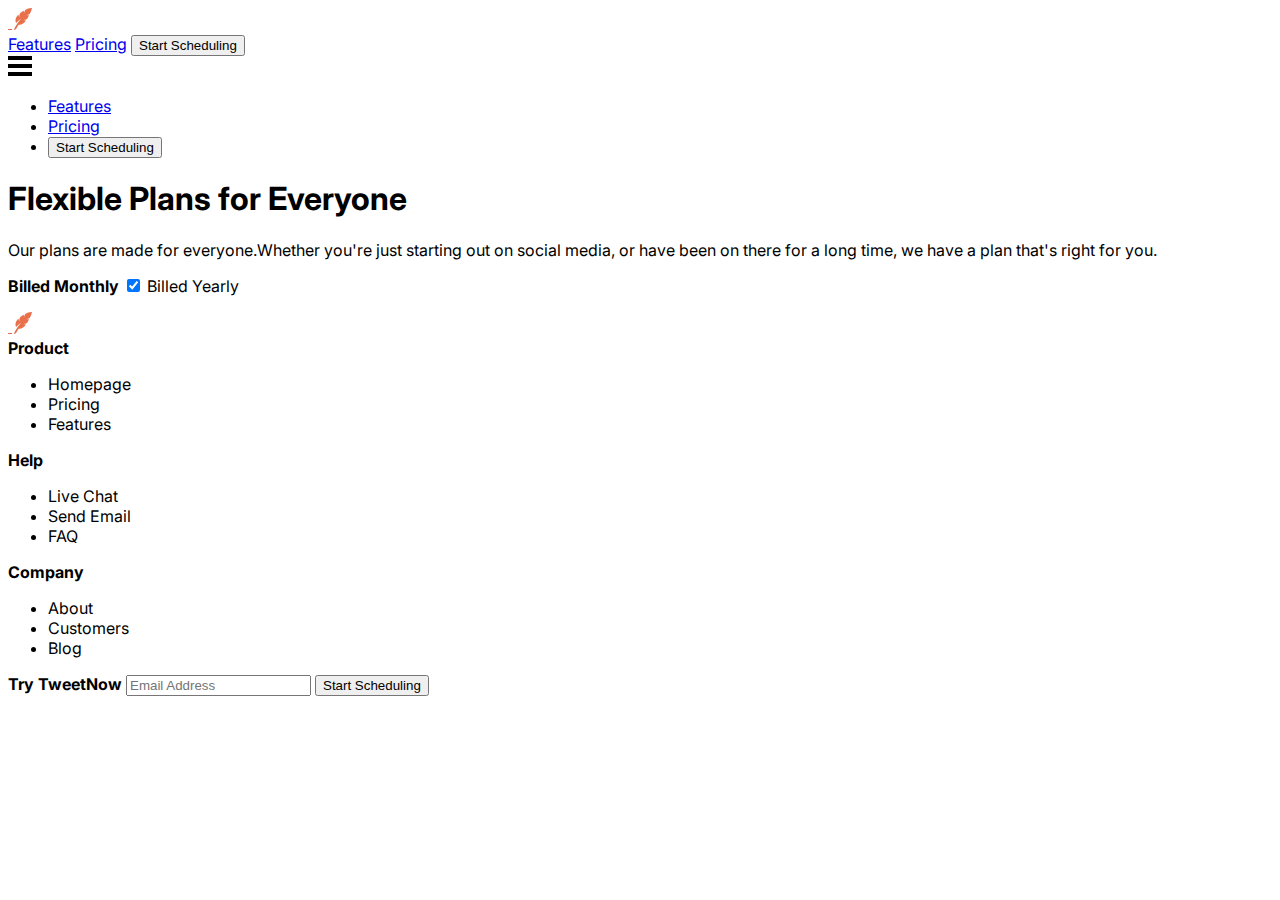
==== pricing.html @ 90e9b6a2 "Created pricing.html" ====
<!DOCTYPE html>
<html lang="en">
<head>
    <meta charset="UTF-8">
    <meta http-equiv="X-UA-Compatible" content="IE=edge">
    <meta name="viewport" content="width=device-width, initial-scale=1.0">
    <link rel="preconnect" href="https://fonts.googleapis.com">
    <link rel="preconnect" href="https://fonts.gstatic.com" crossorigin>
    <link href="https://fonts.googleapis.com/css2?family=Inter:wght@300;600&display=swap" rel="stylesheet">
    <link rel="stylesheet" href="styles.css"/>
    <title>Pricing</title>
</head>
<body>
    <nav>
        <svg class="logo" width="24" height="22" viewBox="0 0 24 22" fill="none" xmlns="http://www.w3.org/2000/svg">
            <path d="M18.009 12.3886C16.238 14.7966 13.61 17.1716 10.65 16.7846C9.849 17.9036 8.955 19.4666 7.962 21.2806L5.666 22.0006C7.609 18.2106 10.203 14.0196 12.986 10.8346C11.781 11.6196 9.801 13.3076 8.078 15.0876C6.524 11.8416 8.163 8.83461 10.536 6.53961C10.469 7.62061 10.949 8.60761 11.308 9.11461C11.246 8.21061 11.352 6.59461 12.012 5.19461C13.335 4.07861 14.504 3.27461 15.841 2.57261C15.624 3.36361 15.808 4.31161 16.063 4.90361C16.179 4.08361 16.666 2.53561 17.23 1.89361C18.897 0.818614 21.365 -0.0423855 24 0.00161449C23.709 1.62461 22.857 4.25961 21.706 5.89461C20.777 6.49161 19.549 6.84061 18.569 7.00961C19.38 7.23761 20.288 7.30262 21.078 7.24462C20.503 8.45162 19.921 9.55561 19.039 10.9106C17.823 11.5896 16.269 11.8886 15.207 11.9456C15.95 12.3346 17.304 12.5626 18.009 12.3886ZM4 21.0006H0V22.0006H4V21.0006Z" fill="#E8704A"/>
            </svg> 
      <div class="nav-links">
        <a href="#">Features</a>
        <a href="pricing.html">Pricing</a>
        <button class="nav-btn">Start Scheduling</button>
      </div>
    </nav> 
      <div id="hamburger-menu" onclick="toggleMobileMenu(this)">
        <svg  class="hamburger"width="24" height="20" viewBox="0 0 24 20" fill="none" xmlns="http://www.w3.org/2000/svg">
            <path d="M24 4H0V0H24V4ZM24 8H0V12H24V8ZM24 16H0V20H24V16Z" fill="black"/>
            </svg>
        <ul class="mobile-menu"> 
        <li class="mobile-li"><a href="#">Features</a></li>
        <li class="mobile-li"><a href="pricing.html">Pricing</a></li>
        <li class="mobile-li"><button class="mobile-btn">Start Scheduling</button></li>
       </ul>  
      </div>
     <div class="pricing-main">
    <h1 class="pricing-h1">Flexible Plans for Everyone</h1>
     <p class="pricing-p">Our plans are made for everyone.Whether you're just starting out on social media, or have been on there for a long time, we have a plan that's right for you.</p>
     <p class="toggle-p"><strong>Billed Monthly</strong>
        <label class="switch">
        <input type="checkbox" checked>
        <span class="slider round"></span>
      </label> Billed Yearly</p>
     </div> 
     <div class="price">

     
     <div class="first-plan">

     </div>
     <div class="second-plan">

     </div>
     <div class="third-plan">

     </div>
    </div>
    <footer>
        <svg class="logo" width="24" height="22" viewBox="0 0 24 22" fill="none" xmlns="http://www.w3.org/2000/svg">
            <path d="M18.009 12.3886C16.238 14.7966 13.61 17.1716 10.65 16.7846C9.849 17.9036 8.955 19.4666 7.962 21.2806L5.666 22.0006C7.609 18.2106 10.203 14.0196 12.986 10.8346C11.781 11.6196 9.801 13.3076 8.078 15.0876C6.524 11.8416 8.163 8.83461 10.536 6.53961C10.469 7.62061 10.949 8.60761 11.308 9.11461C11.246 8.21061 11.352 6.59461 12.012 5.19461C13.335 4.07861 14.504 3.27461 15.841 2.57261C15.624 3.36361 15.808 4.31161 16.063 4.90361C16.179 4.08361 16.666 2.53561 17.23 1.89361C18.897 0.818614 21.365 -0.0423855 24 0.00161449C23.709 1.62461 22.857 4.25961 21.706 5.89461C20.777 6.49161 19.549 6.84061 18.569 7.00961C19.38 7.23761 20.288 7.30262 21.078 7.24462C20.503 8.45162 19.921 9.55561 19.039 10.9106C17.823 11.5896 16.269 11.8886 15.207 11.9456C15.95 12.3346 17.304 12.5626 18.009 12.3886ZM4 21.0006H0V22.0006H4V21.0006Z" fill="#E8704A"/>
            </svg> 
       <div>
        <strong>Product</strong>
          <ul>
           <li>Homepage</li>
           <li>Pricing</li>
           <li>Features</li>
          </ul>
       </div>   
       <div>
        <strong> Help</strong> 
          <ul>
            <li>Live Chat</li>
           <li>Send Email</li>
           <li>FAQ</li>  
          </ul>
       </div> 
       <div>
        <strong>Company</strong> 
        <ul>
           <li>About</li>
           <li>Customers</li>
           <li>Blog</li>   
        </ul>
       </div> 
       <div>
      <strong>Try TweetNow</strong>
      <input type="email" placeholder="Email Address"/>
      <button class="footer-btn">Start Scheduling</button>
       </div>   
    </footer>
</body>
</html>
---- styles.css ----
*{
    box-sizing: border-box;
}

body{
    font-family: 'Inter', sans-serif;
}
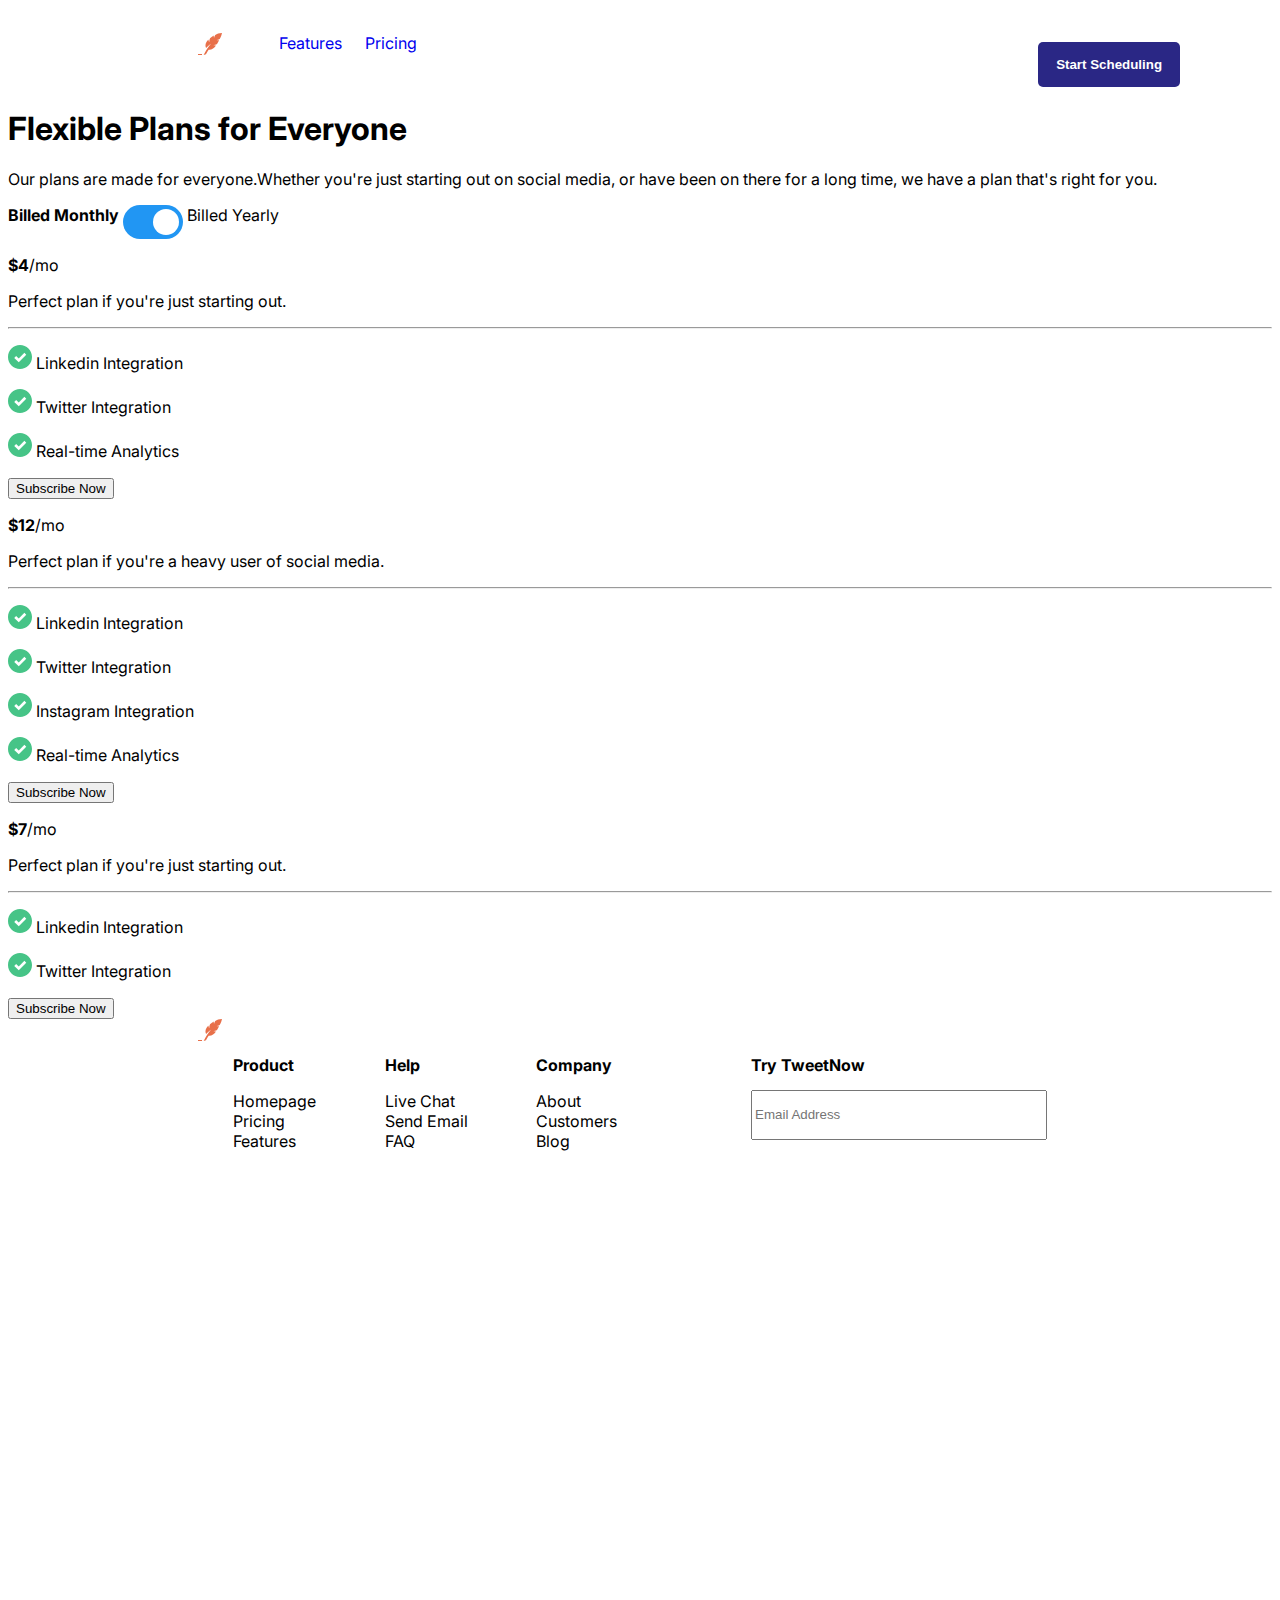
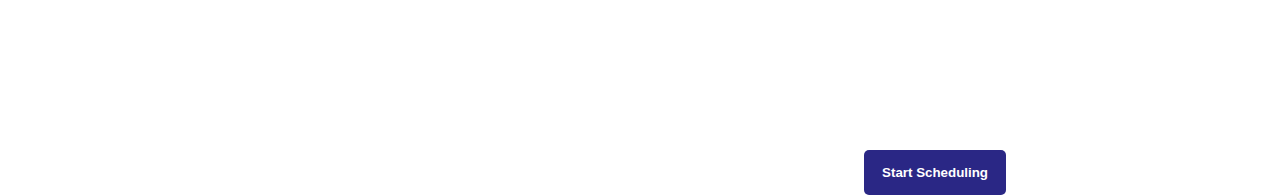
==== commit 47c79d4b: "Updated pricing.html" ====
--- a/pricing.html
+++ b/pricing.html
@@ -11,6 +11,7 @@
     <title>Pricing</title>
 </head>
 <body>
+  <!--Navbar-->
     <nav>
         <svg class="logo" width="24" height="22" viewBox="0 0 24 22" fill="none" xmlns="http://www.w3.org/2000/svg">
             <path d="M18.009 12.3886C16.238 14.7966 13.61 17.1716 10.65 16.7846C9.849 17.9036 8.955 19.4666 7.962 21.2806L5.666 22.0006C7.609 18.2106 10.203 14.0196 12.986 10.8346C11.781 11.6196 9.801 13.3076 8.078 15.0876C6.524 11.8416 8.163 8.83461 10.536 6.53961C10.469 7.62061 10.949 8.60761 11.308 9.11461C11.246 8.21061 11.352 6.59461 12.012 5.19461C13.335 4.07861 14.504 3.27461 15.841 2.57261C15.624 3.36361 15.808 4.31161 16.063 4.90361C16.179 4.08361 16.666 2.53561 17.23 1.89361C18.897 0.818614 21.365 -0.0423855 24 0.00161449C23.709 1.62461 22.857 4.25961 21.706 5.89461C20.777 6.49161 19.549 6.84061 18.569 7.00961C19.38 7.23761 20.288 7.30262 21.078 7.24462C20.503 8.45162 19.921 9.55561 19.039 10.9106C17.823 11.5896 16.269 11.8886 15.207 11.9456C15.95 12.3346 17.304 12.5626 18.009 12.3886ZM4 21.0006H0V22.0006H4V21.0006Z" fill="#E8704A"/>
@@ -21,6 +22,7 @@
         <button class="nav-btn">Start Scheduling</button>
       </div>
     </nav> 
+     <!--Mobile Menu-->
       <div id="hamburger-menu" onclick="toggleMobileMenu(this)">
         <svg  class="hamburger"width="24" height="20" viewBox="0 0 24 20" fill="none" xmlns="http://www.w3.org/2000/svg">
             <path d="M24 4H0V0H24V4ZM24 8H0V12H24V8ZM24 16H0V20H24V16Z" fill="black"/>
@@ -31,6 +33,7 @@
         <li class="mobile-li"><button class="mobile-btn">Start Scheduling</button></li>
        </ul>  
       </div>
+       <!--Pricing Main-->
      <div class="pricing-main">
     <h1 class="pricing-h1">Flexible Plans for Everyone</h1>
      <p class="pricing-p">Our plans are made for everyone.Whether you're just starting out on social media, or have been on there for a long time, we have a plan that's right for you.</p>
@@ -41,23 +44,71 @@
       </label> Billed Yearly</p>
      </div> 
      <div class="price">
-
-     
+        <!--First Price Plan-->
      <div class="first-plan">
-
+     <p><strong>$4</strong>/mo</p>
+     <p>Perfect plan if you're just starting out.</p>
+     <hr/>
+     <p><svg width="24" height="24" viewBox="0 0 24 24" fill="none" xmlns="http://www.w3.org/2000/svg">
+      <path d="M12 0C5.373 0 0 5.373 0 12C0 18.627 5.373 24 12 24C18.627 24 24 18.627 24 12C24 5.373 18.627 0 12 0ZM10.75 17.292L6.25 12.928L8.107 11.07L10.75 13.576L16.393 7.792L18.25 9.649L10.75 17.292Z" fill="#46C487"/>
+      </svg> Linkedin Integration
+    </p>
+    <p><svg width="24" height="24" viewBox="0 0 24 24" fill="none" xmlns="http://www.w3.org/2000/svg">
+      <path d="M12 0C5.373 0 0 5.373 0 12C0 18.627 5.373 24 12 24C18.627 24 24 18.627 24 12C24 5.373 18.627 0 12 0ZM10.75 17.292L6.25 12.928L8.107 11.07L10.75 13.576L16.393 7.792L18.25 9.649L10.75 17.292Z" fill="#46C487"/>
+      </svg> Twitter Integration
+    </p>
+    <p><svg width="24" height="24" viewBox="0 0 24 24" fill="none" xmlns="http://www.w3.org/2000/svg">
+      <path d="M12 0C5.373 0 0 5.373 0 12C0 18.627 5.373 24 12 24C18.627 24 24 18.627 24 12C24 5.373 18.627 0 12 0ZM10.75 17.292L6.25 12.928L8.107 11.07L10.75 13.576L16.393 7.792L18.25 9.649L10.75 17.292Z" fill="#46C487"/>
+      </svg> Real-time Analytics
+    </p>
+    <button class="pricing-btn">Subscribe Now</button>
      </div>
+     <!--Second Price Plan-->
      <div class="second-plan">
-
+      <p><strong>$12</strong>/mo</p>
+      <p>Perfect plan if you're a heavy user of social media.</p>
+      <hr/>
+      <p><svg width="24" height="24" viewBox="0 0 24 24" fill="none" xmlns="http://www.w3.org/2000/svg">
+       <path d="M12 0C5.373 0 0 5.373 0 12C0 18.627 5.373 24 12 24C18.627 24 24 18.627 24 12C24 5.373 18.627 0 12 0ZM10.75 17.292L6.25 12.928L8.107 11.07L10.75 13.576L16.393 7.792L18.25 9.649L10.75 17.292Z" fill="#46C487"/>
+       </svg> Linkedin Integration
+     </p>
+     <p><svg width="24" height="24" viewBox="0 0 24 24" fill="none" xmlns="http://www.w3.org/2000/svg">
+       <path d="M12 0C5.373 0 0 5.373 0 12C0 18.627 5.373 24 12 24C18.627 24 24 18.627 24 12C24 5.373 18.627 0 12 0ZM10.75 17.292L6.25 12.928L8.107 11.07L10.75 13.576L16.393 7.792L18.25 9.649L10.75 17.292Z" fill="#46C487"/>
+       </svg> Twitter Integration
+     </p>
+     <p><svg width="24" height="24" viewBox="0 0 24 24" fill="none" xmlns="http://www.w3.org/2000/svg">
+       <path d="M12 0C5.373 0 0 5.373 0 12C0 18.627 5.373 24 12 24C18.627 24 24 18.627 24 12C24 5.373 18.627 0 12 0ZM10.75 17.292L6.25 12.928L8.107 11.07L10.75 13.576L16.393 7.792L18.25 9.649L10.75 17.292Z" fill="#46C487"/>
+       </svg> Instagram Integration
+     </p>
+     <p><svg width="24" height="24" viewBox="0 0 24 24" fill="none" xmlns="http://www.w3.org/2000/svg">
+      <path d="M12 0C5.373 0 0 5.373 0 12C0 18.627 5.373 24 12 24C18.627 24 24 18.627 24 12C24 5.373 18.627 0 12 0ZM10.75 17.292L6.25 12.928L8.107 11.07L10.75 13.576L16.393 7.792L18.25 9.649L10.75 17.292Z" fill="#46C487"/>
+      </svg> Real-time Analytics
+    </p>
+    <button class="pricing-btn">Subscribe Now</button>
      </div>
+     <!--Third Price Plan-->
      <div class="third-plan">
-
+      <p><strong>$7</strong>/mo</p>
+      <p>Perfect plan if you're just starting out.</p>
+      <hr/>
+      <p><svg width="24" height="24" viewBox="0 0 24 24" fill="none" xmlns="http://www.w3.org/2000/svg">
+       <path d="M12 0C5.373 0 0 5.373 0 12C0 18.627 5.373 24 12 24C18.627 24 24 18.627 24 12C24 5.373 18.627 0 12 0ZM10.75 17.292L6.25 12.928L8.107 11.07L10.75 13.576L16.393 7.792L18.25 9.649L10.75 17.292Z" fill="#46C487"/>
+       </svg> Linkedin Integration
+     </p>
+     <p><svg width="24" height="24" viewBox="0 0 24 24" fill="none" xmlns="http://www.w3.org/2000/svg">
+       <path d="M12 0C5.373 0 0 5.373 0 12C0 18.627 5.373 24 12 24C18.627 24 24 18.627 24 12C24 5.373 18.627 0 12 0ZM10.75 17.292L6.25 12.928L8.107 11.07L10.75 13.576L16.393 7.792L18.25 9.649L10.75 17.292Z" fill="#46C487"/>
+       </svg> Twitter Integration
+     </p>
+     <button class="pricing-btn">Subscribe Now</button>
      </div>
     </div>
+    <!--Footer-->
     <footer>
         <svg class="logo" width="24" height="22" viewBox="0 0 24 22" fill="none" xmlns="http://www.w3.org/2000/svg">
             <path d="M18.009 12.3886C16.238 14.7966 13.61 17.1716 10.65 16.7846C9.849 17.9036 8.955 19.4666 7.962 21.2806L5.666 22.0006C7.609 18.2106 10.203 14.0196 12.986 10.8346C11.781 11.6196 9.801 13.3076 8.078 15.0876C6.524 11.8416 8.163 8.83461 10.536 6.53961C10.469 7.62061 10.949 8.60761 11.308 9.11461C11.246 8.21061 11.352 6.59461 12.012 5.19461C13.335 4.07861 14.504 3.27461 15.841 2.57261C15.624 3.36361 15.808 4.31161 16.063 4.90361C16.179 4.08361 16.666 2.53561 17.23 1.89361C18.897 0.818614 21.365 -0.0423855 24 0.00161449C23.709 1.62461 22.857 4.25961 21.706 5.89461C20.777 6.49161 19.549 6.84061 18.569 7.00961C19.38 7.23761 20.288 7.30262 21.078 7.24462C20.503 8.45162 19.921 9.55561 19.039 10.9106C17.823 11.5896 16.269 11.8886 15.207 11.9456C15.95 12.3346 17.304 12.5626 18.009 12.3886ZM4 21.0006H0V22.0006H4V21.0006Z" fill="#E8704A"/>
             </svg> 
-       <div>
+            <div class="footer-row">
+       <div class="footer-column1">
         <strong>Product</strong>
           <ul>
            <li>Homepage</li>
@@ -65,7 +116,7 @@
            <li>Features</li>
           </ul>
        </div>   
-       <div>
+       <div  class="footer-column2">
         <strong> Help</strong> 
           <ul>
             <li>Live Chat</li>
@@ -73,7 +124,7 @@
            <li>FAQ</li>  
           </ul>
        </div> 
-       <div>
+       <div class="footer-column3">
         <strong>Company</strong> 
         <ul>
            <li>About</li>
@@ -81,11 +132,12 @@
            <li>Blog</li>   
         </ul>
        </div> 
-       <div>
+       <div class="footer-column4">
       <strong>Try TweetNow</strong>
       <input type="email" placeholder="Email Address"/>
       <button class="footer-btn">Start Scheduling</button>
-       </div>   
+       </div> 
+      </div>  
     </footer>
 </body>
 </html>--- a/styles.css
+++ b/styles.css
@@ -4,4 +4,345 @@
 
 body{
     font-family: 'Inter', sans-serif;
-}+}
+nav{
+    display: flex;
+    flex-wrap: wrap;
+    padding-top: 2%;
+}
+.nav-btn,.mobile-btn,.main-btn,.features-btn,.footer-btn{
+    background-color:rgb(42, 39, 133);
+    color:#fff;
+    padding:15px 18px;
+    font-weight: 600;
+    border: none;
+    border-radius: 5px;
+}
+.logo{
+  margin-left: 15%;
+}
+.nav-links{
+  padding-left:3%;
+  width:80%;
+}
+a{
+  text-decoration: none;
+  padding-left: 2%;
+}
+.nav-btn{
+  margin-left:80%;
+  margin-top: -2%;
+}
+.main-img{
+  background-color: #53d2f1;
+  z-index: -1;
+  margin-top: -7%;
+  padding-top: 10%;
+  padding-right: 10%;
+  height: 750px;
+}
+.main-h1{
+  color: rgb(35, 32, 133);
+  font-size: 50px;
+  width:90%;
+}
+.main-text{
+  width:50%;
+  margin-left: 15%;
+  margin-top: 7%;
+}
+.main-p{
+  width:80%;
+}
+.demo{
+  text-decoration: none;
+  font-weight: 600;
+  margin-left: 3%;
+}
+.learn{
+  text-decoration: underline;
+  font-weight: 600;
+}
+
+#hamburger-menu{
+    display: none;
+    margin: auto ;
+    cursor: pointer;
+}
+.hamburger{
+    width:20px;
+    height:20px;
+    fill:#271c49;
+}
+.open .mobile-menu {
+    display: flex;
+    flex-direction: column;
+    align-items: center;
+  }
+
+.mobile-menu{
+    display:none;
+    position: absolute;
+    padding-top: 10%;
+    background-color:hsl(0, 0%, 100%);
+    top:90px;
+    left:40px;
+    height:20rem;
+    width:78%;
+  
+}
+.main-content{
+    display: flex;
+    flex-direction: row;
+}
+.image{
+    width:550px;
+    height:500px;
+    margin-left: 10%;
+}
+.people{
+    display:flex;
+    flex-direction: row;
+    justify-content: center;
+    margin-top: 5%;
+    margin-bottom: 5%;
+}
+.people-h2{
+  color: rgb(35, 32, 133);
+  width:80%;
+  
+}
+
+.people-img{
+    width:45px;
+    height:45px;
+    margin-right: 1%;
+}
+.people-p-column{
+   width:30%;
+}
+
+li{
+    list-style-type: none;
+}
+.features{
+  display:flex;
+  flex-direction: row;
+  background-color: #53f1e941;
+  height: 350px;
+  justify-content: center;
+  padding-top: 2%;
+  margin-bottom: 8%;
+}
+.features-h2{
+  color:rgb(16, 81, 90)
+}
+h5{
+  color: rgb(79, 75, 196); 
+}
+.features1{
+  margin-left:5%; 
+  margin-right:4%;
+  width:27%;
+}
+.features2{
+  margin-right:5%;
+  margin-left:4%;
+  width:28%;
+}
+.features-demo{
+  color:#433e53;
+  font-weight: bolder;
+}
+.footer-row{
+  display: flex;
+  flex-direction: row;
+  justify-content: center;
+}
+
+ul{
+  padding:0;
+}
+.footer-logo{
+  margin-left: 18%;
+}
+.footer-column1,.footer-column2,.footer-column3{
+  width:12%;
+}
+.footer-column4{
+width:25%;
+margin-left: 5%;
+}
+.footer-column1,.footer-column2,.footer-column3,.footer-column4{
+ float:left;
+ padding:10px;
+ height:300px;
+}
+input{
+  margin-top: 5%;
+  width:100%;
+  height: 50px;
+}
+.footer-btn{
+  position: absolute;
+  bottom: -895px;
+  right:274px;
+  z-index: 2;
+}
+@media (max-width:1181px) {
+  main{
+    width:100%;
+  }
+  .nav-btn{
+    margin-left:65%;
+  }
+  .main-content{
+    width:90%;
+  }
+  .main-h1{
+   font-size: 40px;
+   width: 80%;
+  }
+  .main-img{
+    height: 600px;
+    padding-top: 20%;
+    margin-top: -15%;
+  }
+  .image{
+    width:250px;
+    height: 250px;
+  }
+  .main-p2{
+    width:70%;
+  }
+  .people{
+    display:flex;
+    flex-direction:column;
+  }
+  .people-img-column{
+  
+    width:70%;
+  }
+  .people-h2{
+    font-size: 35px;
+  
+  }
+  .people-img{
+    margin-top: 4%;
+  
+  }
+  .people-p-column{
+    width:60%;
+  }
+  .features{
+    display:flex;
+    flex-direction:column;
+    height: 750px;
+    margin-bottom: 8%;
+  }
+  .features1,.features2{
+    width:55%;
+  }
+}
+@media (max-width:821px){
+  .mobile-menu{
+    display:block;
+  
+}
+#hamburger-menu{
+  display: block;
+}
+.nav-links{
+  display: none;
+}
+.people{
+  flex-direction: column;
+}
+.people-h2{
+  font-size: 28px;
+}
+.people-img-column{
+  width:100%;
+}
+.people-p-column{
+  width:90%;
+}
+.features{
+  display:flex;
+  flex-direction: column;
+  height: 720px;
+  padding-bottom: 5%;
+}
+.features1,.features2{
+width:85%;
+}
+h5{
+  font-size: 18px;
+}
+.features-h2{
+  font-size: 30px;
+}
+
+.footer-column1,.footer-column2,.footer-column3,.footer-column4{
+  width:100%;
+}
+}
+/*pricing css*/
+.switch {
+    position: relative;
+    display: inline-block;
+    width: 60px;
+    height: 34px;
+  }
+  
+  .switch input { 
+    opacity: 0;
+    width: 0;
+    height: 0;
+  }
+  
+  .slider {
+    position: absolute;
+    cursor: pointer;
+    top: 0;
+    left: 0;
+    right: 0;
+    bottom: 0;
+    background-color: #ccc;
+    -webkit-transition: .4s;
+    transition: .4s;
+  }
+  
+  .slider:before {
+    position: absolute;
+    content: "";
+    height: 26px;
+    width: 26px;
+    left: 4px;
+    bottom: 4px;
+    background-color: white;
+    -webkit-transition: .4s;
+    transition: .4s;
+  }
+  
+  input:checked + .slider {
+    background-color: #2196F3;
+  }
+  
+  input:focus + .slider {
+    box-shadow: 0 0 1px #2196F3;
+  }
+  
+  input:checked + .slider:before {
+    -webkit-transform: translateX(26px);
+    -ms-transform: translateX(26px);
+    transform: translateX(26px);
+  }
+  
+.slider.round {
+    border-radius: 34px;
+  }
+  
+  .slider.round:before {
+    border-radius: 50%;
+  }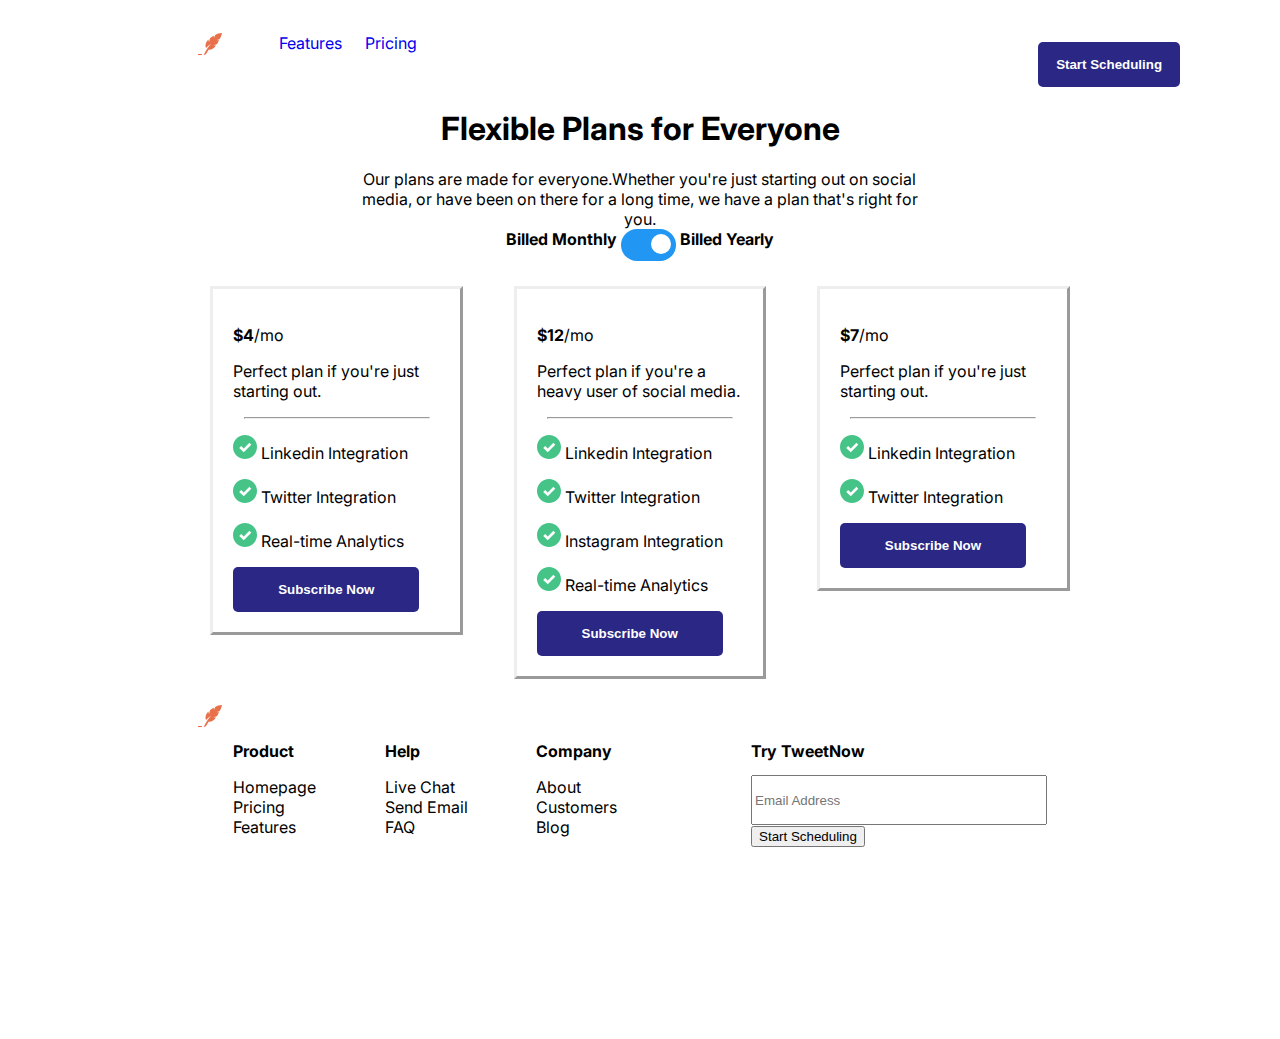
==== commit 0057e233: "Updated pricing.html" ====
--- a/pricing.html
+++ b/pricing.html
@@ -8,6 +8,7 @@
     <link rel="preconnect" href="https://fonts.gstatic.com" crossorigin>
     <link href="https://fonts.googleapis.com/css2?family=Inter:wght@300;600&display=swap" rel="stylesheet">
     <link rel="stylesheet" href="styles.css"/>
+    <script src="index.js" defer></script>
     <title>Pricing</title>
 </head>
 <body>
@@ -37,16 +38,16 @@
      <div class="pricing-main">
     <h1 class="pricing-h1">Flexible Plans for Everyone</h1>
      <p class="pricing-p">Our plans are made for everyone.Whether you're just starting out on social media, or have been on there for a long time, we have a plan that's right for you.</p>
-     <p class="toggle-p"><strong>Billed Monthly</strong>
+     <span class="toggle-p"><strong class="toggle-strong">Billed Monthly</strong>
         <label class="switch">
         <input type="checkbox" checked>
         <span class="slider round"></span>
-      </label> Billed Yearly</p>
+      </label> <strong class="toggle-light">Billed Yearly</strong></span>
      </div> 
      <div class="price">
         <!--First Price Plan-->
      <div class="first-plan">
-     <p><strong>$4</strong>/mo</p>
+     <p><strong  class="amount">$4</strong>/mo</p>
      <p>Perfect plan if you're just starting out.</p>
      <hr/>
      <p><svg width="24" height="24" viewBox="0 0 24 24" fill="none" xmlns="http://www.w3.org/2000/svg">
@@ -65,7 +66,7 @@
      </div>
      <!--Second Price Plan-->
      <div class="second-plan">
-      <p><strong>$12</strong>/mo</p>
+      <p><strong class="amount">$12</strong>/mo</p>
       <p>Perfect plan if you're a heavy user of social media.</p>
       <hr/>
       <p><svg width="24" height="24" viewBox="0 0 24 24" fill="none" xmlns="http://www.w3.org/2000/svg">
@@ -88,7 +89,7 @@
      </div>
      <!--Third Price Plan-->
      <div class="third-plan">
-      <p><strong>$7</strong>/mo</p>
+      <p><strong  class="amount">$7</strong>/mo</p>
       <p>Perfect plan if you're just starting out.</p>
       <hr/>
       <p><svg width="24" height="24" viewBox="0 0 24 24" fill="none" xmlns="http://www.w3.org/2000/svg">
@@ -135,7 +136,7 @@
        <div class="footer-column4">
       <strong>Try TweetNow</strong>
       <input type="email" placeholder="Email Address"/>
-      <button class="footer-btn">Start Scheduling</button>
+      <button class="pricing-footer-btn">Start Scheduling</button>
        </div> 
       </div>  
     </footer>
--- a/styles.css
+++ b/styles.css
@@ -288,11 +288,19 @@
 }
 }
 /*pricing css*/
+
+.pricing-main{
+  text-align: center;
+}
+.pricing-p{
+  margin:auto;
+  width:45%;
+}
 .switch {
     position: relative;
     display: inline-block;
-    width: 60px;
-    height: 34px;
+    width: 55px;
+    height: 32px;
   }
   
   .switch input { 
@@ -316,10 +324,10 @@
   .slider:before {
     position: absolute;
     content: "";
-    height: 26px;
-    width: 26px;
+    height: 20px;
+    width: 20px;
     left: 4px;
-    bottom: 4px;
+    bottom: 7px;
     background-color: white;
     -webkit-transition: .4s;
     transition: .4s;
@@ -345,4 +353,30 @@
   
   .slider.round:before {
     border-radius: 50%;
+  }
+  .price{
+    display: flex;
+    flex-direction: row;
+    justify-content: center;
+  }
+  .first-plan,.second-plan,.third-plan{
+   width:20%;
+   border-style: outset;
+   padding: 20px;
+   margin: 2%;
+  }
+  .third-plan,.first-plan,.second-plan{
+    height: fit-content;
+  }
+  hr{
+    width:90%;
+  }
+  .pricing-btn{
+  background-color:rgb(42, 39, 133);
+  width:90%;
+  color:#fff;
+  padding:15px 18px;
+  font-weight: 600;
+  border: none;
+  border-radius: 5px;
   }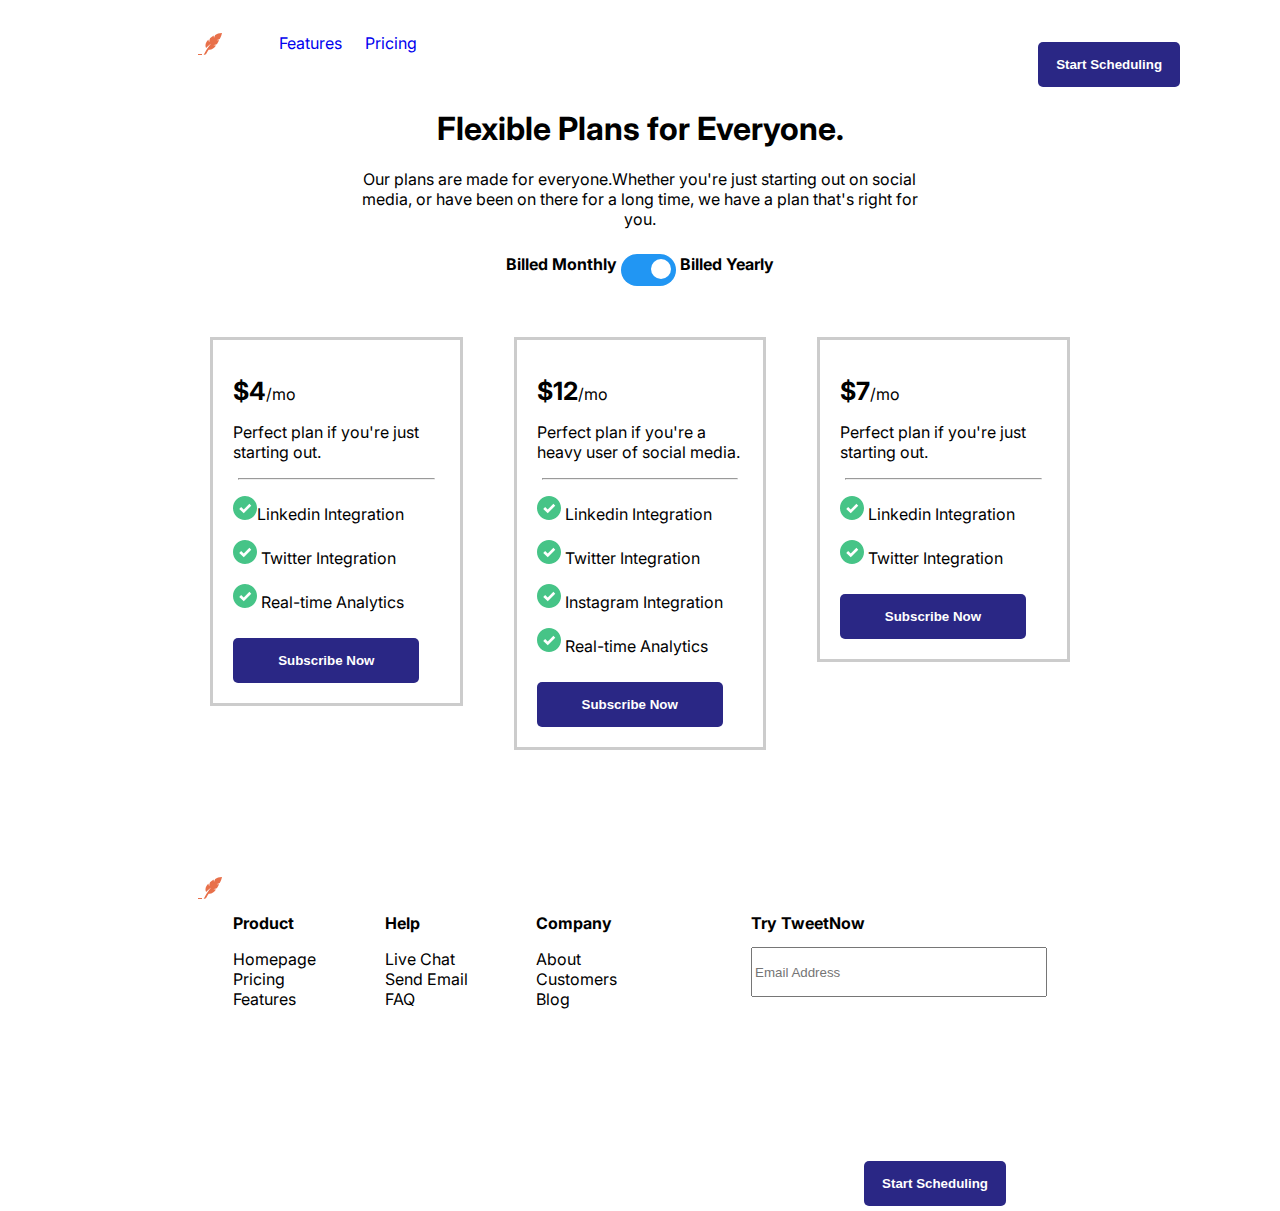
==== commit 036b6c1c: "Updated pricing.html" ====
--- a/pricing.html
+++ b/pricing.html
@@ -36,7 +36,7 @@
       </div>
        <!--Pricing Main-->
      <div class="pricing-main">
-    <h1 class="pricing-h1">Flexible Plans for Everyone</h1>
+    <h1 class="pricing-h1">Flexible Plans for Everyone.</h1>
      <p class="pricing-p">Our plans are made for everyone.Whether you're just starting out on social media, or have been on there for a long time, we have a plan that's right for you.</p>
      <span class="toggle-p"><strong class="toggle-strong">Billed Monthly</strong>
         <label class="switch">
@@ -48,11 +48,11 @@
         <!--First Price Plan-->
      <div class="first-plan">
      <p><strong  class="amount">$4</strong>/mo</p>
-     <p>Perfect plan if you're just starting out.</p>
+     <p class="price-p">Perfect plan if you're just starting out.</p>
      <hr/>
      <p><svg width="24" height="24" viewBox="0 0 24 24" fill="none" xmlns="http://www.w3.org/2000/svg">
       <path d="M12 0C5.373 0 0 5.373 0 12C0 18.627 5.373 24 12 24C18.627 24 24 18.627 24 12C24 5.373 18.627 0 12 0ZM10.75 17.292L6.25 12.928L8.107 11.07L10.75 13.576L16.393 7.792L18.25 9.649L10.75 17.292Z" fill="#46C487"/>
-      </svg> Linkedin Integration
+      </svg>Linkedin Integration
     </p>
     <p><svg width="24" height="24" viewBox="0 0 24 24" fill="none" xmlns="http://www.w3.org/2000/svg">
       <path d="M12 0C5.373 0 0 5.373 0 12C0 18.627 5.373 24 12 24C18.627 24 24 18.627 24 12C24 5.373 18.627 0 12 0ZM10.75 17.292L6.25 12.928L8.107 11.07L10.75 13.576L16.393 7.792L18.25 9.649L10.75 17.292Z" fill="#46C487"/>
@@ -67,7 +67,7 @@
      <!--Second Price Plan-->
      <div class="second-plan">
       <p><strong class="amount">$12</strong>/mo</p>
-      <p>Perfect plan if you're a heavy user of social media.</p>
+      <p class="price-p">Perfect plan if you're a heavy user of social media.</p>
       <hr/>
       <p><svg width="24" height="24" viewBox="0 0 24 24" fill="none" xmlns="http://www.w3.org/2000/svg">
        <path d="M12 0C5.373 0 0 5.373 0 12C0 18.627 5.373 24 12 24C18.627 24 24 18.627 24 12C24 5.373 18.627 0 12 0ZM10.75 17.292L6.25 12.928L8.107 11.07L10.75 13.576L16.393 7.792L18.25 9.649L10.75 17.292Z" fill="#46C487"/>
@@ -90,7 +90,7 @@
      <!--Third Price Plan-->
      <div class="third-plan">
       <p><strong  class="amount">$7</strong>/mo</p>
-      <p>Perfect plan if you're just starting out.</p>
+      <p class="price-p">Perfect plan if you're just starting out.</p>
       <hr/>
       <p><svg width="24" height="24" viewBox="0 0 24 24" fill="none" xmlns="http://www.w3.org/2000/svg">
        <path d="M12 0C5.373 0 0 5.373 0 12C0 18.627 5.373 24 12 24C18.627 24 24 18.627 24 12C24 5.373 18.627 0 12 0ZM10.75 17.292L6.25 12.928L8.107 11.07L10.75 13.576L16.393 7.792L18.25 9.649L10.75 17.292Z" fill="#46C487"/>
@@ -110,7 +110,7 @@
             </svg> 
             <div class="footer-row">
        <div class="footer-column1">
-        <strong>Product</strong>
+        <strong class="footer-strong">Product</strong>
           <ul>
            <li>Homepage</li>
            <li>Pricing</li>
@@ -118,7 +118,7 @@
           </ul>
        </div>   
        <div  class="footer-column2">
-        <strong> Help</strong> 
+        <strong class="footer-strong"> Help</strong> 
           <ul>
             <li>Live Chat</li>
            <li>Send Email</li>
@@ -126,7 +126,7 @@
           </ul>
        </div> 
        <div class="footer-column3">
-        <strong>Company</strong> 
+        <strong class="footer-strong">Company</strong> 
         <ul>
            <li>About</li>
            <li>Customers</li>
@@ -134,7 +134,7 @@
         </ul>
        </div> 
        <div class="footer-column4">
-      <strong>Try TweetNow</strong>
+      <strong class="footer-strong">Try TweetNow</strong>
       <input type="email" placeholder="Email Address"/>
       <button class="pricing-footer-btn">Start Scheduling</button>
        </div> 
--- a/styles.css
+++ b/styles.css
@@ -10,7 +10,7 @@
     flex-wrap: wrap;
     padding-top: 2%;
 }
-.nav-btn,.mobile-btn,.main-btn,.features-btn,.footer-btn{
+.nav-btn,.mobile-btn,.main-btn,.features-btn,.footer-btn,.pricing-footer-btn{
     background-color:rgb(42, 39, 133);
     color:#fff;
     padding:15px 18px;
@@ -91,6 +91,16 @@
     width:78%;
   
 }
+.mobile-menu a {
+  text-decoration: none;
+ margin-left:-25%;
+ color: hsl(213, 9%, 39%) ;
+}
+.mobile-menu li{
+  font-size: 18px;
+  padding-bottom: 8%;
+  text-align: center;
+}
 .main-content{
     display: flex;
     flex-direction: row;
@@ -249,8 +259,14 @@
     display:block;
   
 }
+nav{
+  display: none;
+}
 #hamburger-menu{
   display: block;
+  float:right;
+  margin-top: -7%;
+  margin-right: 34px;
 }
 .nav-links{
   display: none;
@@ -286,6 +302,13 @@
 .footer-column1,.footer-column2,.footer-column3,.footer-column4{
   width:100%;
 }
+.price{
+  flex-direction: column;
+
+}
+.first-plan,.second-plan,.third-plan{
+  width:100%;
+}
 }
 /*pricing css*/
 
@@ -301,6 +324,7 @@
     display: inline-block;
     width: 55px;
     height: 32px;
+    margin-top: 2%;
   }
   
   .switch input { 
@@ -354,14 +378,18 @@
   .slider.round:before {
     border-radius: 50%;
   }
+ 
   .price{
     display: flex;
-    flex-direction: row;
+    flex-wrap: wrap;
     justify-content: center;
+    margin-bottom: 8%;
+    margin-top: 2%;
   }
   .first-plan,.second-plan,.third-plan{
    width:20%;
-   border-style: outset;
+   border-style:solid;
+   border-color: #ccc;
    padding: 20px;
    margin: 2%;
   }
@@ -369,7 +397,7 @@
     height: fit-content;
   }
   hr{
-    width:90%;
+    width:95%;
   }
   .pricing-btn{
   background-color:rgb(42, 39, 133);
@@ -379,4 +407,14 @@
   font-weight: 600;
   border: none;
   border-radius: 5px;
+  margin-top: 5%;
+  }
+  .pricing-footer-btn{
+    position: absolute;
+    bottom: -306px;
+    right:274px;
+    z-index: 2;
+  }
+  .amount{
+    font-size: 25px;
   }